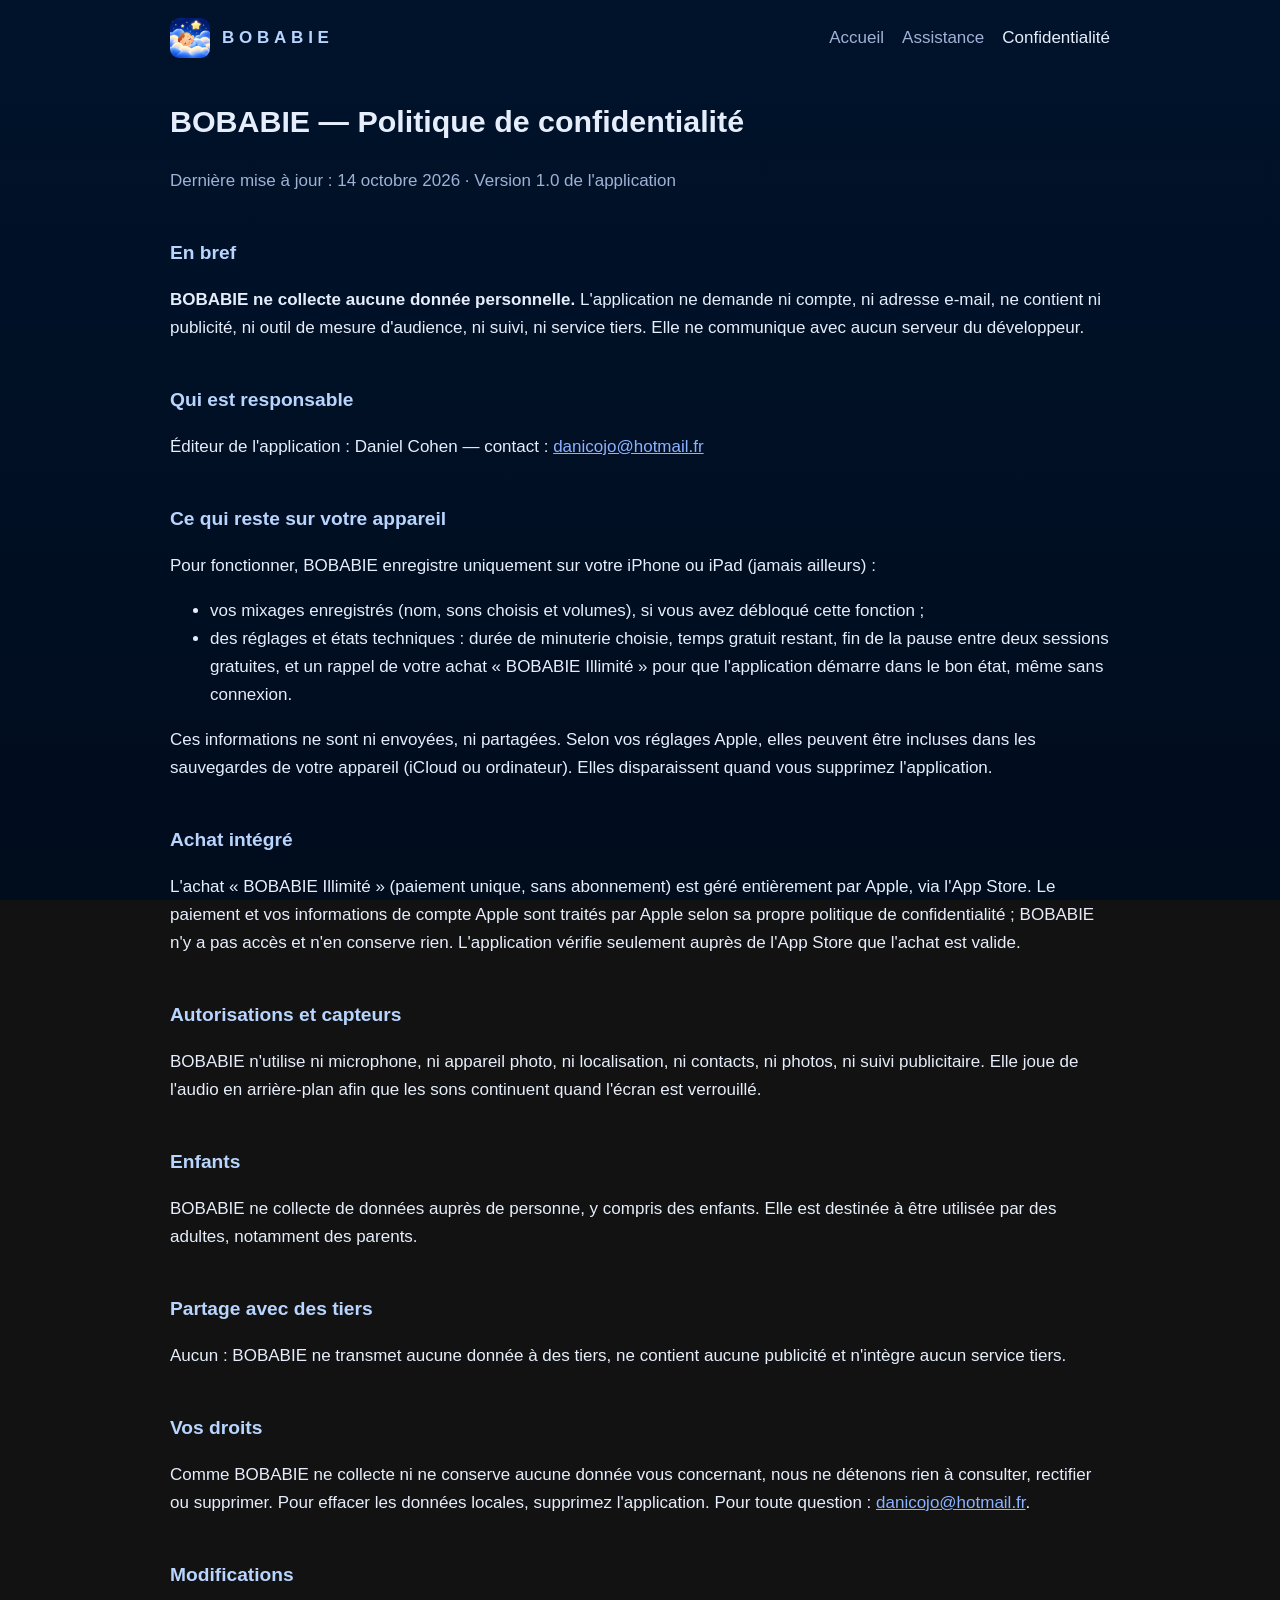
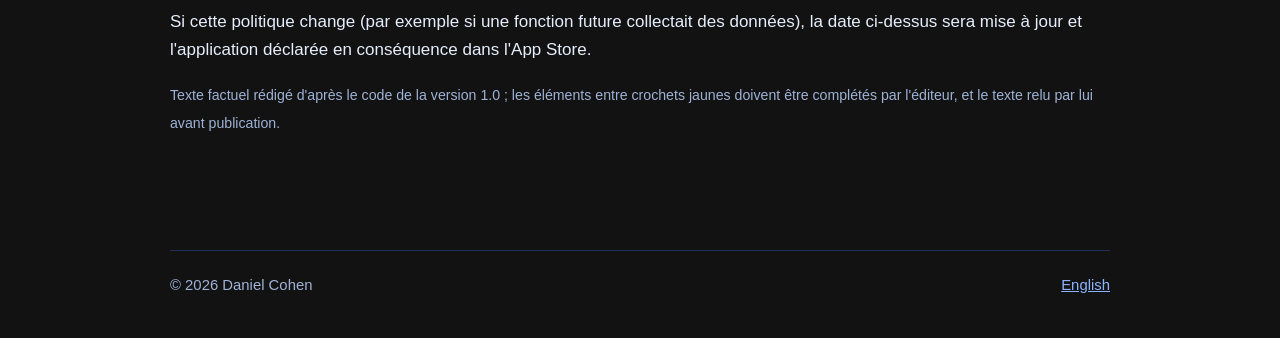
==== confidentialite.html @ bb7f977c "Site BOBABIE : accueil, assistance, confidentialité (FR/EN)" ====
<!doctype html>
<html lang="fr">
<head>
<meta charset="utf-8">
<meta name="viewport" content="width=device-width,initial-scale=1">
<title>BOBABIE — Politique de confidentialité</title>
<meta name="description" content="BOBABIE ne collecte aucune donnée personnelle. Politique de confidentialité.">
<meta property="og:title" content="BOBABIE — Politique de confidentialité">
<meta property="og:description" content="BOBABIE ne collecte aucune donnée personnelle. Politique de confidentialité.">
<meta property="og:image" content="https://danicojo.github.io/bobabie-site/assets/img/icon-180.png">
<link rel="icon" href="assets/img/icon-64.png">
<link rel="apple-touch-icon" href="assets/img/icon-180.png">
<link rel="stylesheet" href="assets/style.css">
<link rel="alternate" hreflang="fr" href="https://danicojo.github.io/bobabie-site/confidentialite.html">
<link rel="alternate" hreflang="en" href="https://danicojo.github.io/bobabie-site/en/privacy.html">
</head>
<body>
<div class="wrap">
<header class="site">
<a class="brand" href="index.html"><img src="assets/img/icon-64.png" alt="" width="40" height="40"><span>BOBABIE</span></a>
<nav aria-label="Menu"><a href="index.html">Accueil</a><a href="assistance.html">Assistance</a><a href="confidentialite.html" aria-current="page">Confidentialité</a></nav>
</header>
<main class="page">
<h1>BOBABIE — Politique de confidentialité</h1>
<p class="muted">Dernière mise à jour : 14 octobre 2026 · Version 1.0 de l'application</p>
<h2>En bref</h2>
<p><strong>BOBABIE ne collecte aucune donnée personnelle.</strong> L'application ne demande ni compte, ni adresse e-mail, ne contient ni publicité, ni outil de mesure d'audience, ni suivi, ni service tiers. Elle ne communique avec aucun serveur du développeur.</p>
<h2>Qui est responsable</h2>
<p>Éditeur de l'application : Daniel Cohen — contact : <a href="mailto:danicojo@hotmail.fr">danicojo@hotmail.fr</a></p>
<h2>Ce qui reste sur votre appareil</h2>
<p>Pour fonctionner, BOBABIE enregistre uniquement sur votre iPhone ou iPad (jamais ailleurs) :</p>
<ul>
<li>vos mixages enregistrés (nom, sons choisis et volumes), si vous avez débloqué cette fonction ;</li>
<li>des réglages et états techniques : durée de minuterie choisie, temps gratuit restant, fin de la pause entre deux sessions gratuites, et un rappel de votre achat « BOBABIE Illimité » pour que l'application démarre dans le bon état, même sans connexion.</li>
</ul>
<p>Ces informations ne sont ni envoyées, ni partagées. Selon vos réglages Apple, elles peuvent être incluses dans les sauvegardes de votre appareil (iCloud ou ordinateur). Elles disparaissent quand vous supprimez l'application.</p>
<h2>Achat intégré</h2>
<p>L'achat « BOBABIE Illimité » (paiement unique, sans abonnement) est géré entièrement par Apple, via l'App Store. Le paiement et vos informations de compte Apple sont traités par Apple selon sa propre politique de confidentialité ; BOBABIE n'y a pas accès et n'en conserve rien. L'application vérifie seulement auprès de l'App Store que l'achat est valide.</p>
<h2>Autorisations et capteurs</h2>
<p>BOBABIE n'utilise ni microphone, ni appareil photo, ni localisation, ni contacts, ni photos, ni suivi publicitaire. Elle joue de l'audio en arrière-plan afin que les sons continuent quand l'écran est verrouillé.</p>
<h2>Enfants</h2>
<p>BOBABIE ne collecte de données auprès de personne, y compris des enfants. Elle est destinée à être utilisée par des adultes, notamment des parents.</p>
<h2>Partage avec des tiers</h2>
<p>Aucun : BOBABIE ne transmet aucune donnée à des tiers, ne contient aucune publicité et n'intègre aucun service tiers.</p>
<h2>Vos droits</h2>
<p>Comme BOBABIE ne collecte ni ne conserve aucune donnée vous concernant, nous ne détenons rien à consulter, rectifier ou supprimer. Pour effacer les données locales, supprimez l'application. Pour toute question : <a href="mailto:danicojo@hotmail.fr">danicojo@hotmail.fr</a>.</p>
<h2>Modifications</h2>
<p>Si cette politique change (par exemple si une fonction future collectait des données), la date ci-dessus sera mise à jour et l'application déclarée en conséquence dans l'App Store.</p>
<p class="muted"><small>Texte factuel rédigé d'après le code de la version 1.0 ; les éléments entre crochets jaunes doivent être complétés par l'éditeur, et le texte relu par lui avant publication.</small></p>

</main>
<footer class="site"><span>© 2026 Daniel Cohen</span><span><a href="en/privacy.html" hreflang="en">English</a></span></footer>
</div>
</body>
</html>
---- assets/style.css ----
:root{--bg1:#00132b;--bg2:#010c1d;--card:#0e1b3a;--card2:#14264d;--text:#e6eefc;--muted:#9fb2d6;--accent:#8cb3ff;--logo:#b8d5ff;color-scheme:dark}
*{box-sizing:border-box}html{scroll-behavior:smooth}
body{margin:0;font:17px/1.65 -apple-system,BlinkMacSystemFont,"Segoe UI",Roboto,Helvetica,Arial,sans-serif;color:var(--text);background:linear-gradient(var(--bg1),var(--bg2)) fixed;min-height:100vh}
a{color:var(--accent)}a:hover{color:#fff}
.wrap{max-width:980px;margin:0 auto;padding:0 20px}
header.site{display:flex;flex-wrap:wrap;gap:12px 24px;align-items:center;justify-content:space-between;padding:18px 0}
header.site .brand{display:flex;align-items:center;gap:12px;color:var(--logo);text-decoration:none;font-weight:600;letter-spacing:.28em}
header.site .brand img{width:40px;height:40px;border-radius:9px}
nav{display:flex;flex-wrap:wrap;gap:4px 18px}nav a{text-decoration:none;color:var(--muted)}nav a:hover,nav a[aria-current]{color:var(--text)}
.hero{display:grid;grid-template-columns:1.1fr .9fr;gap:36px;align-items:center;padding:36px 0 24px}
.hero h1{font-size:2.4rem;line-height:1.15;margin:.2em 0}.hero p.lead{font-size:1.15rem;color:var(--muted)}
.hero img.phone{width:100%;max-width:320px;justify-self:center;border-radius:28px;box-shadow:0 20px 60px rgba(0,0,0,.5)}
.btn{display:inline-block;padding:13px 26px;border-radius:999px;background:var(--accent);color:#0a1229;font-weight:600;text-decoration:none}
.soon{display:inline-block;padding:13px 26px;border-radius:999px;border:1px solid var(--accent);color:var(--accent)}
h2{font-size:1.5rem;margin:2.2em 0 .6em;color:var(--logo)}
.grid{display:grid;grid-template-columns:repeat(auto-fit,minmax(230px,1fr));gap:14px}
.card{background:var(--card);border-radius:18px;padding:18px 20px}.card h3{margin:.1em 0 .3em;font-size:1.05rem}.card p{margin:0;color:var(--muted);font-size:.97rem}
.shots{display:grid;grid-template-columns:repeat(auto-fit,minmax(170px,1fr));gap:14px}.shots img{width:100%;border-radius:18px}
.sounds{columns:2 260px;color:var(--muted)}.sounds b{color:var(--text)}
main.page{padding-bottom:48px}main.page h1{font-size:1.9rem;color:var(--text)}main.page h2{font-size:1.2rem}
.muted{color:var(--muted)}details{background:var(--card);border-radius:12px;padding:.6em 1em;margin:.6em 0}summary{cursor:pointer;font-weight:600}
footer.site{border-top:1px solid #1d2f5a;margin-top:48px;padding:22px 0 40px;color:var(--muted);font-size:.93rem;display:flex;flex-wrap:wrap;gap:8px 24px;justify-content:space-between}
@media(max-width:760px){.hero{grid-template-columns:1fr;text-align:center}.hero h1{font-size:1.9rem}nav{gap:4px 14px}}
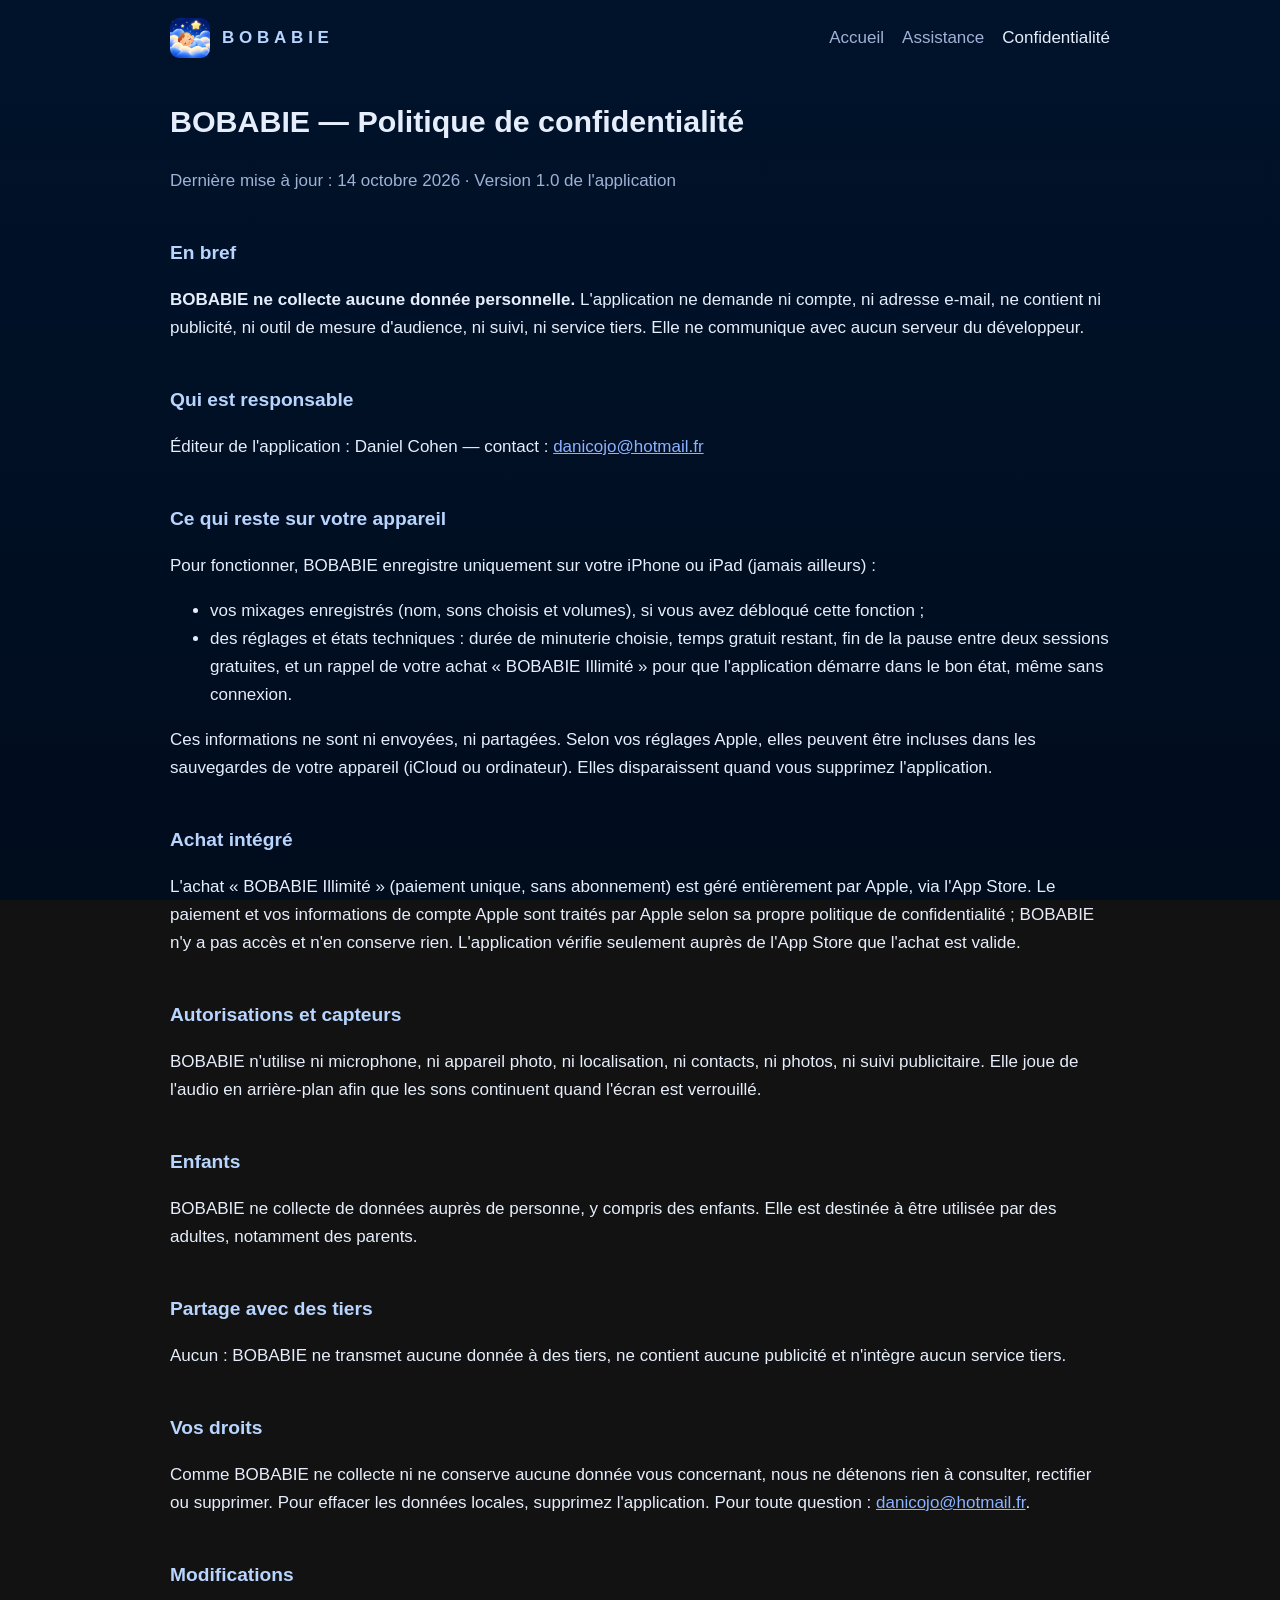
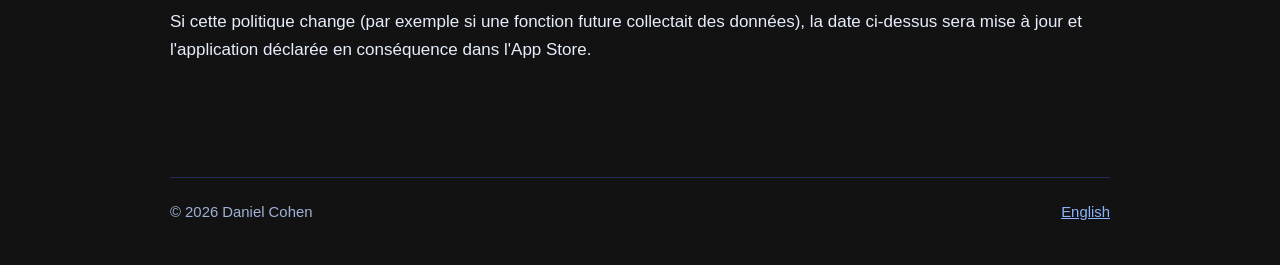
==== commit b2516306: "Confidentialité : retrait d'une note interne" ====
--- a/confidentialite.html
+++ b/confidentialite.html
@@ -46,7 +46,6 @@
 <p>Comme BOBABIE ne collecte ni ne conserve aucune donnée vous concernant, nous ne détenons rien à consulter, rectifier ou supprimer. Pour effacer les données locales, supprimez l'application. Pour toute question : <a href="mailto:danicojo@hotmail.fr">danicojo@hotmail.fr</a>.</p>
 <h2>Modifications</h2>
 <p>Si cette politique change (par exemple si une fonction future collectait des données), la date ci-dessus sera mise à jour et l'application déclarée en conséquence dans l'App Store.</p>
-<p class="muted"><small>Texte factuel rédigé d'après le code de la version 1.0 ; les éléments entre crochets jaunes doivent être complétés par l'éditeur, et le texte relu par lui avant publication.</small></p>
 
 </main>
 <footer class="site"><span>© 2026 Daniel Cohen</span><span><a href="en/privacy.html" hreflang="en">English</a></span></footer>
